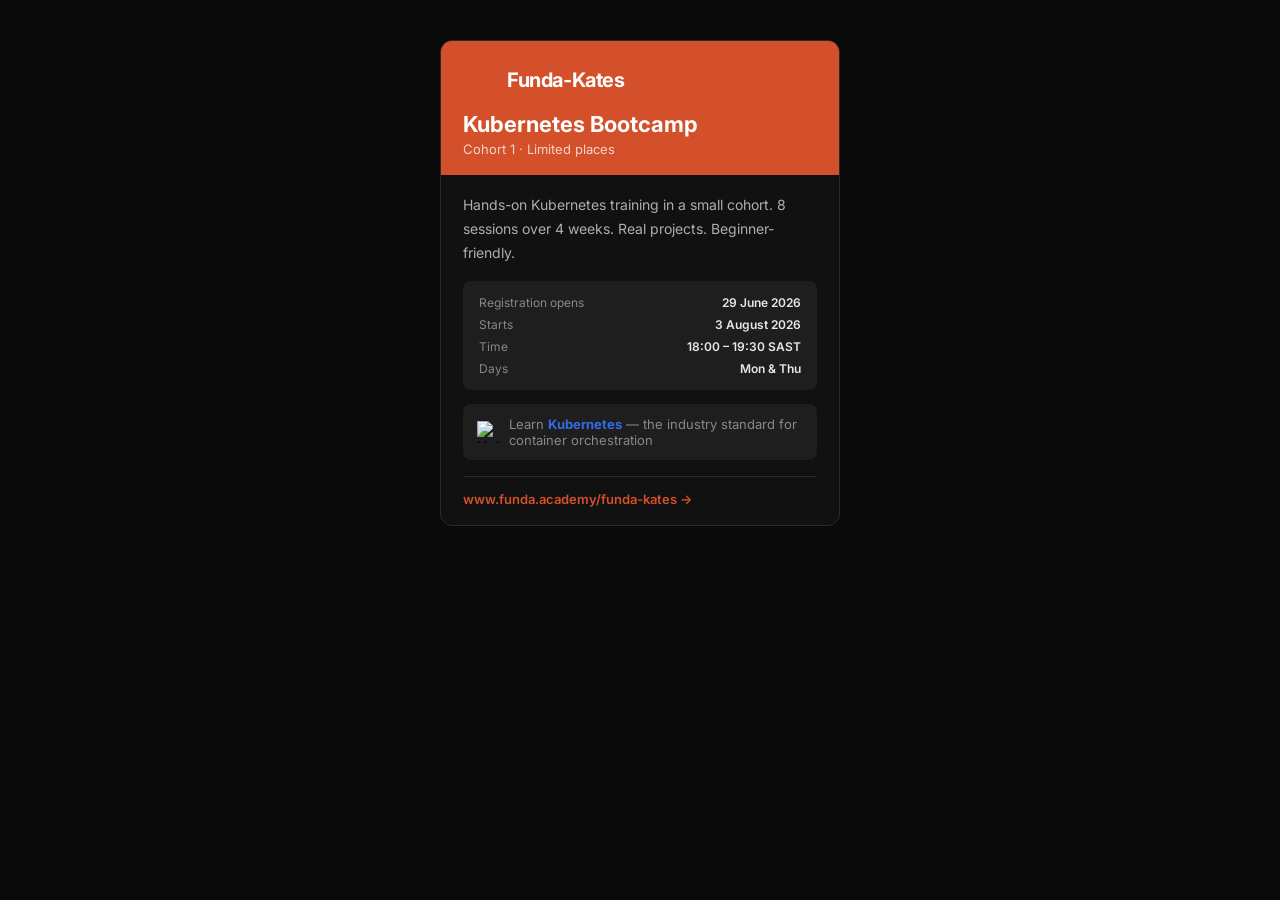
==== assets/funda-kates-whatsapp-card.html @ 7862ab12 "add site assets- whatsapp card" ====
<!DOCTYPE html>
<html lang="en">
<head>
  <meta charset="UTF-8" />
  <meta name="viewport" content="width=device-width, initial-scale=1.0" />
  <title>Funda-Kates — WhatsApp Card</title>
  <link rel="preconnect" href="https://fonts.googleapis.com" />
  <link href="https://fonts.googleapis.com/css2?family=Inter:wght@400;500;600;700&display=swap" rel="stylesheet" />
  <style>
    * { box-sizing: border-box; margin: 0; padding: 0; }
    body { background: #0a0a0a; display: flex; justify-content: center; align-items: flex-start; min-height: 100vh; padding: 40px 20px; font-family: Inter, Arial, sans-serif; }
    .card { background: #111111; max-width: 400px; width: 100%; border-radius: 12px; overflow: hidden; border: 0.5px solid #2a2a2a; }
    .card-header { background: #d4502a; padding: 22px 22px 18px; }
    .brand { display: flex; align-items: center; gap: 10px; flex-wrap: nowrap; margin-bottom: 14px; }
    .logo-wrap { flex-shrink: 0; width: 34px; height: 34px; overflow: hidden; display: flex; align-items: center; justify-content: center; }
    .logo-wrap img { height: 34px; width: auto; max-width: none; display: block; }
    .wordmark { font-size: 20px; font-weight: 700; color: #fff; white-space: nowrap; letter-spacing: -0.02em; }
    .title { font-size: 22px; font-weight: 700; color: #ffffff; line-height: 1.2; }
    .subtitle { font-size: 13px; color: rgba(255,255,255,0.75); margin-top: 4px; }
    .card-body { padding: 18px 22px; }
    .desc { font-size: 14px; color: #b0aea8; line-height: 1.7; margin-bottom: 16px; }
    .dates { background: #1e1e1e; border-radius: 8px; padding: 14px 16px; margin-bottom: 14px; display: grid; gap: 7px; }
    .date-row { font-size: 12px; color: #888; display: flex; justify-content: space-between; }
    .date-row strong { color: #e8e6e0; font-weight: 600; }
    .k8s { display: flex; align-items: center; gap: 10px; padding: 12px 14px; background: #1e1e1e; border-radius: 8px; margin-bottom: 16px; }
    .k8s img { height: 22px; width: 22px; object-fit: contain; flex-shrink: 0; }
    .k8s span { font-size: 13px; color: #888; }
    .k8s strong { color: #326CE5; }
    .link { border-top: 0.5px solid #2a2a2a; padding-top: 14px; font-size: 13px; color: #d4502a; font-weight: 600; }
  </style>
</head>
<body>
  <div class="card">
    <div class="card-header">
      <div class="brand">
        <div class="logo-wrap">
          <img src="https://raw.githubusercontent.com/funda-kates/funda-kates/main/assets/logo_no_background.png" alt="" />
        </div>
        <span class="wordmark">Funda-Kates</span>
      </div>
      <div class="title">Kubernetes Bootcamp</div>
      <div class="subtitle">Cohort 1 · Limited places</div>
    </div>
    <div class="card-body">
      <div class="desc">Hands-on Kubernetes training in a small cohort. 8 sessions over 4 weeks. Real projects. Beginner-friendly.</div>

      <div class="dates">
        <div class="date-row"><span>Registration opens</span><strong>29 June 2026</strong></div>
        <div class="date-row"><span>Starts</span><strong>3 August 2026</strong></div>
        <div class="date-row"><span>Time</span><strong>18:00 – 19:30 SAST</strong></div>
        <div class="date-row"><span>Days</span><strong>Mon & Thu</strong></div>
      </div>

      <div class="k8s">
        <img src="https://raw.githubusercontent.com/cncf/artwork/main/projects/kubernetes/icon/color/kubernetes-icon-color.png" alt="Kubernetes" />
        <span>Learn <strong>Kubernetes</strong> — the industry standard for container orchestration</span>
      </div>

      <div class="link">www.funda.academy/funda-kates →</div>
    </div>
  </div>
</body>
</html>
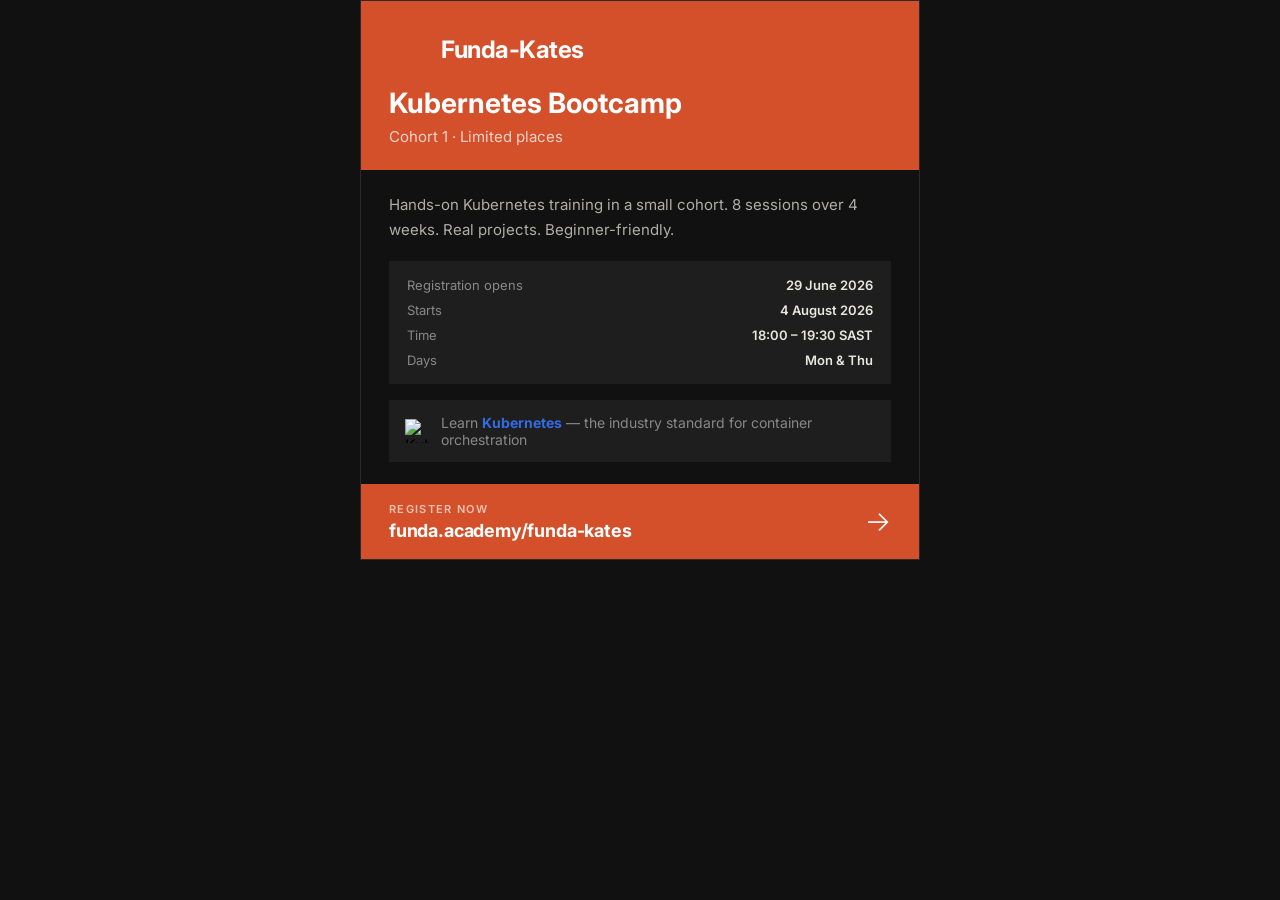
==== commit 695740f4: "update whatsapp card" ====
--- a/assets/funda-kates-whatsapp-card.html
+++ b/assets/funda-kates-whatsapp-card.html
@@ -8,25 +8,28 @@
   <link href="https://fonts.googleapis.com/css2?family=Inter:wght@400;500;600;700&display=swap" rel="stylesheet" />
   <style>
     * { box-sizing: border-box; margin: 0; padding: 0; }
-    body { background: #0a0a0a; display: flex; justify-content: center; align-items: flex-start; min-height: 100vh; padding: 40px 20px; font-family: Inter, Arial, sans-serif; }
-    .card { background: #111111; max-width: 400px; width: 100%; border-radius: 12px; overflow: hidden; border: 0.5px solid #2a2a2a; }
-    .card-header { background: #d4502a; padding: 22px 22px 18px; }
-    .brand { display: flex; align-items: center; gap: 10px; flex-wrap: nowrap; margin-bottom: 14px; }
-    .logo-wrap { flex-shrink: 0; width: 34px; height: 34px; overflow: hidden; display: flex; align-items: center; justify-content: center; }
-    .logo-wrap img { height: 34px; width: auto; max-width: none; display: block; }
-    .wordmark { font-size: 20px; font-weight: 700; color: #fff; white-space: nowrap; letter-spacing: -0.02em; }
-    .title { font-size: 22px; font-weight: 700; color: #ffffff; line-height: 1.2; }
-    .subtitle { font-size: 13px; color: rgba(255,255,255,0.75); margin-top: 4px; }
-    .card-body { padding: 18px 22px; }
-    .desc { font-size: 14px; color: #b0aea8; line-height: 1.7; margin-bottom: 16px; }
-    .dates { background: #1e1e1e; border-radius: 8px; padding: 14px 16px; margin-bottom: 14px; display: grid; gap: 7px; }
-    .date-row { font-size: 12px; color: #888; display: flex; justify-content: space-between; }
+    body { background: #111111; display: flex; justify-content: center; align-items: flex-start; font-family: Inter, Arial, sans-serif; }
+    .card { background: #111111; width: 560px; border: 0.5px solid #2a2a2a; }
+    .card-header { background: #d4502a; padding: 28px 28px 24px; }
+    .brand { display: flex; align-items: center; gap: 12px; flex-wrap: nowrap; margin-bottom: 18px; }
+    .logo-wrap { flex-shrink: 0; width: 40px; height: 40px; overflow: hidden; display: flex; align-items: center; justify-content: center; }
+    .logo-wrap img { height: 40px; width: auto; max-width: none; display: block; }
+    .wordmark { font-size: 24px; font-weight: 700; color: #fff; white-space: nowrap; letter-spacing: -0.02em; }
+    .title { font-size: 28px; font-weight: 700; color: #ffffff; line-height: 1.2; }
+    .subtitle { font-size: 15px; color: rgba(255,255,255,0.75); margin-top: 6px; }
+    .card-body { padding: 22px 28px 0; }
+    .desc { font-size: 15px; color: #b0aea8; line-height: 1.7; margin-bottom: 18px; }
+    .dates { background: #1e1e1e; padding: 16px 18px; margin-bottom: 16px; display: grid; gap: 9px; }
+    .date-row { font-size: 13px; color: #888; display: flex; justify-content: space-between; }
     .date-row strong { color: #e8e6e0; font-weight: 600; }
-    .k8s { display: flex; align-items: center; gap: 10px; padding: 12px 14px; background: #1e1e1e; border-radius: 8px; margin-bottom: 16px; }
-    .k8s img { height: 22px; width: 22px; object-fit: contain; flex-shrink: 0; }
-    .k8s span { font-size: 13px; color: #888; }
+    .k8s { display: flex; align-items: center; gap: 12px; padding: 14px 16px; background: #1e1e1e; margin-bottom: 22px; }
+    .k8s img { height: 24px; width: 24px; object-fit: contain; flex-shrink: 0; }
+    .k8s span { font-size: 14px; color: #888; }
     .k8s strong { color: #326CE5; }
-    .link { border-top: 0.5px solid #2a2a2a; padding-top: 14px; font-size: 13px; color: #d4502a; font-weight: 600; }
+    .cta { background: #d4502a; padding: 18px 28px; display: flex; align-items: center; justify-content: space-between; }
+    .cta-label { font-size: 11px; font-weight: 600; letter-spacing: 0.12em; text-transform: uppercase; color: rgba(255,255,255,0.65); margin-bottom: 4px; }
+    .cta-url { font-size: 18px; font-weight: 700; color: #ffffff; letter-spacing: -0.01em; }
+    .cta-arrow { font-size: 28px; color: #fff; font-weight: 300; }
   </style>
 </head>
 <body>
@@ -46,7 +49,7 @@
 
       <div class="dates">
         <div class="date-row"><span>Registration opens</span><strong>29 June 2026</strong></div>
-        <div class="date-row"><span>Starts</span><strong>3 August 2026</strong></div>
+        <div class="date-row"><span>Starts</span><strong>4 August 2026</strong></div>
         <div class="date-row"><span>Time</span><strong>18:00 – 19:30 SAST</strong></div>
         <div class="date-row"><span>Days</span><strong>Mon & Thu</strong></div>
       </div>
@@ -55,8 +58,13 @@
         <img src="https://raw.githubusercontent.com/cncf/artwork/main/projects/kubernetes/icon/color/kubernetes-icon-color.png" alt="Kubernetes" />
         <span>Learn <strong>Kubernetes</strong> — the industry standard for container orchestration</span>
       </div>
-
-      <div class="link">www.funda.academy/funda-kates →</div>
+    </div>
+    <div class="cta">
+      <div>
+        <div class="cta-label">Register now</div>
+        <div class="cta-url">funda.academy/funda-kates</div>
+      </div>
+      <div class="cta-arrow">→</div>
     </div>
   </div>
 </body>
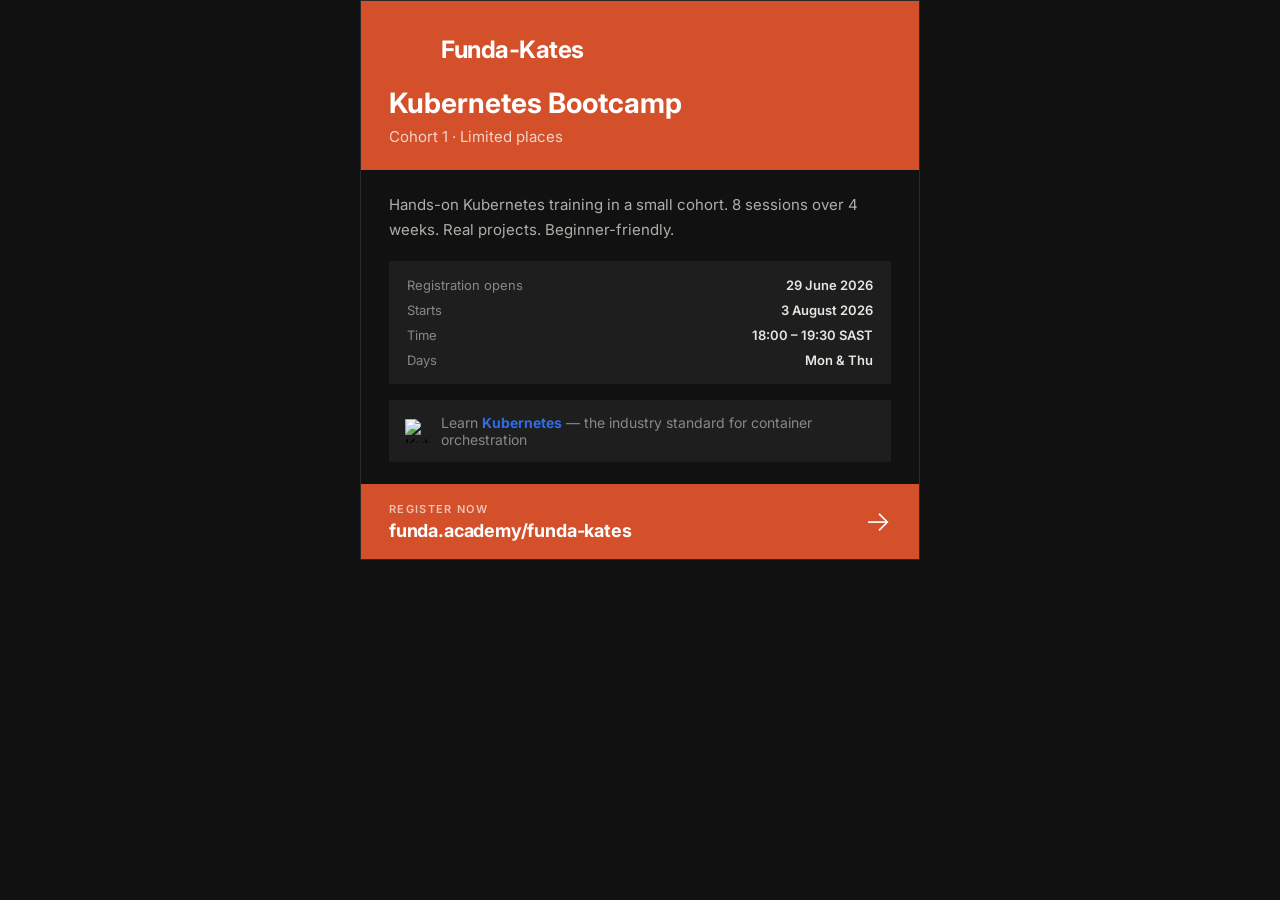
==== commit 595a45d7: "registration messaging updates" ====
--- a/assets/funda-kates-whatsapp-card.html
+++ b/assets/funda-kates-whatsapp-card.html
@@ -49,7 +49,7 @@
 
       <div class="dates">
         <div class="date-row"><span>Registration opens</span><strong>29 June 2026</strong></div>
-        <div class="date-row"><span>Starts</span><strong>4 August 2026</strong></div>
+        <div class="date-row"><span>Starts</span><strong>3 August 2026</strong></div>
         <div class="date-row"><span>Time</span><strong>18:00 – 19:30 SAST</strong></div>
         <div class="date-row"><span>Days</span><strong>Mon & Thu</strong></div>
       </div>
